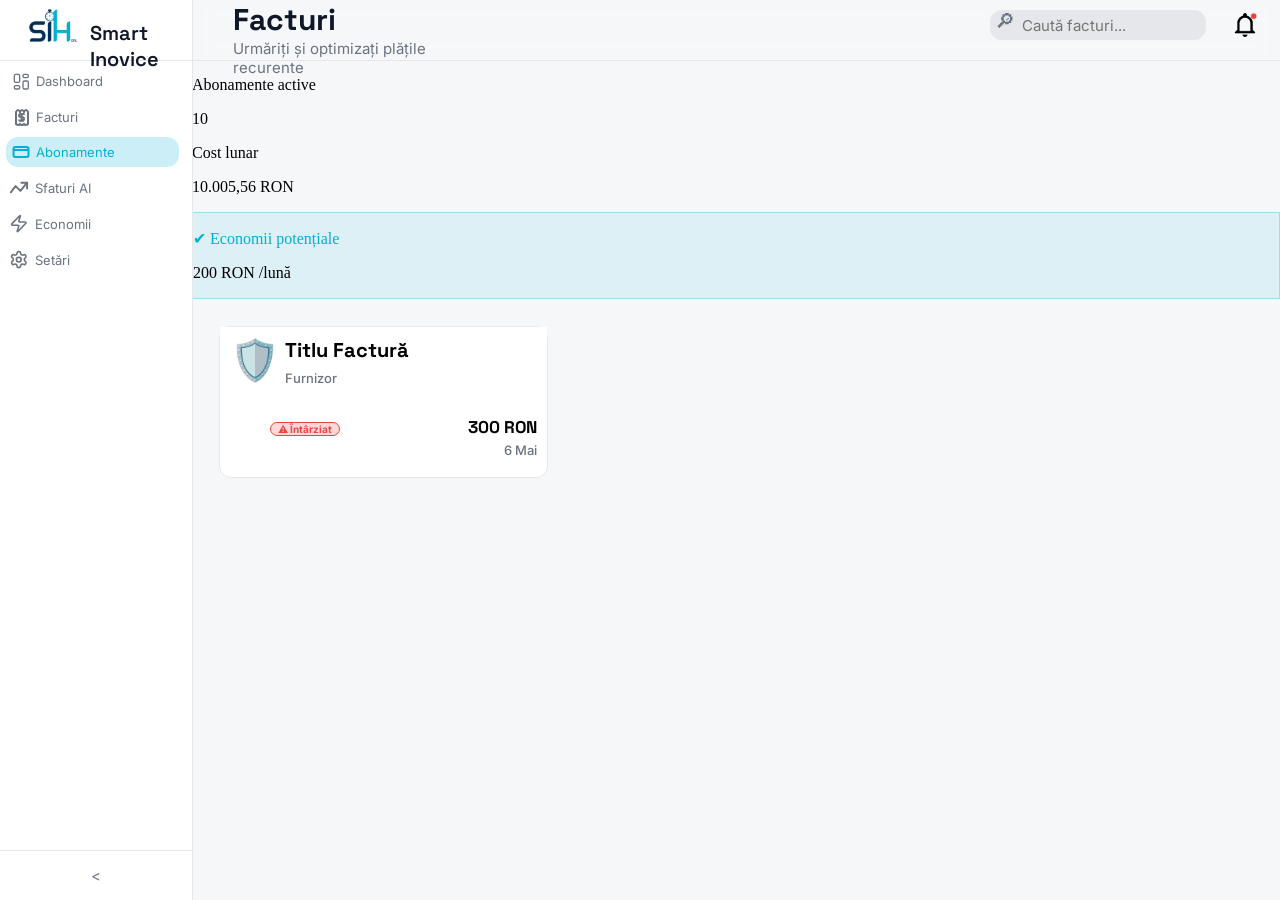
==== abonamente.html @ a9fe7927 "Create abonamente.html" ====
<!doctype html>
<html>
  <head>
    <title>Smart Inovice | Abonamente</title>
    <meta charset="UTF-8" />
    <link rel="stylesheet" href="style.css" />
    <link rel="icon" type="image/x-icon" href="Imagini/logoTransparent.png" />
  </head>
  <body>
    <!--Partea fixa-->

    <!--Header-->
    <section id="half1">
      <div id="component1">
        <img id="imgLogo1" src="Imagini/logoTransparent.png" />
        <p id="textLogo1">Smart Inovice</p>
      </div>
      <div id="component2">
        <div id="component2Text">
          <p id="dashboardText">Facturi</p>
          <p id="dashboardText2">Urmăriți și optimizați plățile recurente</p>
        </div>
        <div id="containerHeaderRight">
          <div id="containerSearchBar">
            <div id="searchBar">
              <p id="searchBarSymbol">🔎︎</p>
              <input
                type="text"
                id="searchBarInput"
                placeholder="Caută facturi..."
              />
            </div>
          </div>
          <button id="notificari"></button>
        </div>
      </div>
    </section>
    <section id="half2">
      <!--Bara de navigare-->
      <div id="component3">
        <div class="butonNav notSelected">
          <svg id="svgDashboard" viewBox="0 0 30 30" class="navSVG">
            <rect
              x="5"
              y="5"
              width="8"
              height="12"
              rx="2"
              fill="transparent"
              stroke="hsl(220 9% 46%)"
              stroke-width="2"
            />
            <rect
              x="18"
              y="5"
              width="8"
              height="5"
              rx="2"
              fill="transparent"
              stroke="hsl(220 9% 46%)"
              stroke-width="2"
            />
            <rect
              x="18"
              y="15"
              width="8"
              height="12"
              rx="2"
              fill="transparent"
              stroke="hsl(220 9% 46%)"
              stroke-width="2"
            />
            <rect
              x="5"
              y="22"
              width="8"
              height="5"
              rx="2"
              fill="transparent"
              stroke="hsl(220 9% 46%)"
              stroke-width="2"
            />
          </svg>
          <p class="navText">Dashboard</p>
        </div>
        <div class="butonNav notSelected">
          <svg viewBox="0 0 20 20" class="navSVG">
            <path
              d="
    M 5 5
    Q 7 1 9 5
    Q 11 1 13 5
    Q 15 1 17 5
    L 17 17
    Q 15 19 13 17
    Q 11 19 9 17
    Q 7 19 5 17
    Z

    M 10.5 7
    L 10.5 14

    M 13 8
    Q 13 7 10.5 7
    Q 8 7 8 8.5
    Q 8 10 10.5 10
    Q 13 10 13 11.5
    Q 13 14 10.5 14
    Q 8 14 8 12.5
  "
              fill="transparent"
              stroke="hsl(220 9% 46%)"
              stroke-width="2"
            />
          </svg>
          <p class="navText">Facturi</p>
        </div>
        <div class="butonNav selected">
          <svg viewBox="0 0 20 20" class="navSVG">
            <rect
              x="2.5"
              y="5"
              width="15"
              height="10"
              rx="2"
              ry="2"
              fill="none"
              stroke="rgb(0, 175, 214)"
              stroke-width="2"
            />
            <path
              d="
    M 2 8
    L 18 8
  "
              fill="transparent"
              stroke="rgb(0, 175, 214)"
              stroke-width="2"
            />
          </svg>
          <p class="navText">Abonamente</p>
        </div>
        <div class="butonNav notSelected">
          <svg
            width="24"
            height="24"
            viewBox="0 0 25 25"
            fill="none"
            stroke="hsl(220 9% 46%)"
            stroke-width="2"
            stroke-linecap="round"
            stroke-linejoin="round"
          >
            <polyline points="22 7 15 15.5 10 10.5 5 17"></polyline>
            <polyline points="16 7 22 7 22 13"></polyline>
          </svg>
          <p class="navText">Sfaturi AI</p>
        </div>
        <div class="butonNav notSelected">
          <svg
            width="24"
            height="24"
            viewBox="-4 -2.5 30 30"
            fill="none"
            stroke="hsl(220 9% 46%)"
            stroke-width="2"
            stroke-linecap="round"
            stroke-linejoin="round"
          >
            <path
              d="M4 14a1 1 0 0 1-.78-1.63l9.9-10.2a.5.5 0 0 1 .86.46l-1.92 6.02A1 1 0 0 0 13 10h7a1 1 0 0 1 .78 1.63l-9.9 10.2a.5.5 0 0 1-.86-.46l1.92-6.02A1 1 0 0 0 11 14z"
            ></path>
          </svg>
          <p class="navText">Economii</p>
        </div>
        <div class="butonNav notSelected">
          <svg
            width="24"
            height="24"
            viewBox="-4 -2.5 30 30"
            fill="none"
            stroke="hsl(220 9% 46%)"
            stroke-width="2"
            stroke-linecap="round"
            stroke-linejoin="round"
          >
            <path
              d="M12.22 2h-.44a2 2 0 0 0-2 2v.18a2 2 0 0 1-1 1.73l-.43.25a2 2 0 0 1-2 0l-.15-.08a2 2 0 0 0-2.73.73l-.22.38a2 2 0 0 0 .73 2.73l.15.1a2 2 0 0 1 1 1.72v.51a2 2 0 0 1-1 1.74l-.15.09a2 2 0 0 0-.73 2.73l.22.38a2 2 0 0 0 2.73.73l.15-.08a2 2 0 0 1 2 0l.43.25a2 2 0 0 1 1 1.73V20a2 2 0 0 0 2 2h.44a2 2 0 0 0 2-2v-.18a2 2 0 0 1 1-1.73l.43-.25a2 2 0 0 1 2 0l.15.08a2 2 0 0 0 2.73-.73l.22-.39a2 2 0 0 0-.73-2.73l-.15-.08a2 2 0 0 1-1-1.74v-.5a2 2 0 0 1 1-1.74l.15-.09a2 2 0 0 0 .73-2.73l-.22-.38a2 2 0 0 0-2.73-.73l-.15.08a2 2 0 0 1-2 0l-.43-.25a2 2 0 0 1-1-1.73V4a2 2 0 0 0-2-2z"
            ></path>
            <circle cx="12" cy="12" r="3"></circle>
          </svg>
          <p class="navText">Setări</p>
        </div>

        <button id="restrange">&lt;</button>
      </div>

      <!--Partea mobila-->
      <div id="component4">
        <section class="billsSection" id="abonamenteCifreSection">
          <div class="abonamenteDivCifre">
            <p class="abonamenteTitluCifre">Abonamente active</p>
            <p class="abonamenteSumaCifre">10</p>
          </div>
          <div class="abonamenteDivCifre">
            <p class="abonamenteTitluCifre">Cost lunar</p>
            <p class="abonamenteSumaCifre">10.005,56 RON</p>
          </div>
          <div class="abonamenteDivCifre"
          style="
            background-color:rgb(0, 175, 214, 0.1);
            border-color:rgb(0, 175, 214, 0.3);
            border-style:solid;
            border-width:1px;">
            <p class="abonamenteTitluCifre"
            style="color:hsl(var(--ring));">✔ Economii potențiale</p>
            <p class="abonamenteSumaCifre">200 RON
              <span class="abonamenteSumaCifreAux">/lună</span>
            </p>
          </div>
        </section>
        <section class="billsSection">
            <div class="facturaDiv">
                <div class="facturaHalf1">
                    <p class="logoFactura">🛡️</p>
                    <p class="titluFactura">Titlu Factură<br><span class="furnizorFactura">Furnizor</span></p>
                    <a href="" class="treiPuncteFactura">⋮</a>
                </div>
                <div class="facturaHalf2">
                    <p class="stareFactura stareIntarziat2 stanga">⚠ Întârziat</p>
                    <p class="sumaFactura sumaFacturaPozitie">
                        300 RON<br>
                        <span class="termenLimitaFactura">6 Mai</span>
                    </p>
                </div>
            </div>
        </section>
      </div>
    </section>
    <script src="Scripturi/animatieGrafic.js"></script>
  </body>
</html>
---- style.css ----
@import url('https://fonts.googleapis.com/css2?family=Inter:ital,opsz,wght@0,14..32,100..900;1,14..32,100..900&family=Space+Grotesk:wght@300..700&display=swap');

@layer base {
  :root {
    --font-heading: 'Space Grotesk', sans-serif;
    --font-body: 'Inter', sans-serif;

    --background: 220 20% 97%;
    --foreground: 222 47% 11%;
    --card: 0 0% 100%;
    --card-foreground: 222 47% 11%;
    --popover: 0 0% 100%;
    --popover-foreground: 222 47% 11%;
    --primary: 153 60% 40%;
    --primary-foreground: 0 0% 100%;
    --secondary: 220 14% 96%;
    --secondary-foreground: 222 47% 11%;
    --muted: 220 14% 96%;
    --muted-foreground: 220 9% 46%;
    --accent: 262 52% 55%;
    --accent-foreground: 0 0% 100%;
    --destructive: 0 84% 60%;
    --destructive-foreground: 0 0% 98%;
    --border: 220 13% 91%;
    --input: 220 13% 91%;
    --ring: 191 100% 42%;
    --up-color:153 60% 40%;
    --chart-1: 153 60% 40%;
    --chart-2: 262 52% 55%;
    --chart-3: 38 92% 50%;
    --chart-4: 200 80% 50%;
    --chart-5: 340 75% 55%;
    --radius: 0.75rem;
    --sidebar-background: 0 0% 100%;
    --sidebar-foreground: 222 47% 11%;
    --sidebar-primary: 153 60% 40%;
    --sidebar-primary-foreground: 0 0% 100%;
    --sidebar-accent: 220 14% 96%;
    --sidebar-accent-foreground: 222 47% 11%;
    --sidebar-border: 220 13% 91%;
    --sidebar-ring: 153 60% 40%;
  }

  .dark {
    --background: 224 30% 8%;
    --foreground: 210 20% 95%;
    --card: 224 25% 12%;
    --card-foreground: 210 20% 95%;
    --popover: 224 25% 12%;
    --popover-foreground: 210 20% 95%;
    --primary: 153 60% 45%;
    --primary-foreground: 0 0% 100%;
    --secondary: 224 20% 16%;
    --secondary-foreground: 210 20% 95%;
    --muted: 224 20% 16%;
    --muted-foreground: 220 9% 55%;
    --accent: 262 52% 60%;
    --accent-foreground: 0 0% 100%;
    --destructive: 0 62% 30%;
    --destructive-foreground: 0 0% 98%;
    --border: 224 20% 18%;
    --input: 224 20% 18%;
    --ring: 153 60% 45%;
    --chart-1: 153 60% 45%;
    --chart-2: 262 52% 60%;
    --chart-3: 38 92% 55%;
    --chart-4: 200 80% 55%;
    --chart-5: 340 75% 60%;
    --sidebar-background: 224 25% 10%;
    --sidebar-foreground: 210 20% 95%;
    --sidebar-primary: 153 60% 45%;
    --sidebar-primary-foreground: 0 0% 100%;
    --sidebar-accent: 224 20% 16%;
    --sidebar-accent-foreground: 210 20% 95%;
    --sidebar-border: 224 20% 18%;
    --sidebar-ring: 153 60% 45%;
  }
}
::selection {
  color: white;
  background-color: hsl(var(--ring));
}
body{
  background-color:hsl(var(--background));
  margin:0px;
  overflow-x:hidden;
}
#half1{
  display:flex;
  width:100%;
  position:fixed;
  z-index:2;
}
#component1{
  background-color:hsl(var(--accent-foreground));
  height:60px;
  width:15%;
  display:flex;
  border-style: none;
  border-bottom-style:solid;
  border-width: 1px;
  border-color:hsl(var(--border));
}
#component2{
  background-color:transparent;
  backdrop-filter: blur(10px);
  height:60px;
  width:85%;
  border-style:none;
  border-color:hsl(var(--border));
  border-width:1px;
  border-left-style:solid;
  border-bottom-style:solid;
  display:flex;
}
#half2{
  width:100%;
  height:auto;
  position:absolute;
  top:60px;
  z-index:1;
}
#component3{
  height: calc(100vh - 60px);
  background-color:hsl(var(--accent-foreground));
  position:fixed;
  width:15%;
  margin-bottom:0px;
  border:none;
  border-right-style:solid;
  border-right-color:hsl(var(--border));
  border-right-width:1px;
  z-index:2;
}
#component4{
  background-color:transparent;
  height:auto;
  width:85%;
  position:absolute;
  left:15%;
  top:0px;
  z-index:1;
}
#textLogo1{
  color:hsl(var(--card-foreground));
  font-family:'Space Grotesk';
  font-weight:600;
  margin-top:20px;
  font-size:20px;
  user-select:none;
}
#imgLogo1{
  height:60px;
  width:60px;
  margin-top:0px;
  margin-right:10px;
  margin-left:20px;
  user-select:none;
}
#dashboardText{
  color:hsl(var(--card-foreground));
  font-family:'Space Grotesk';
  font-weight:bold;
  font-size:30px;
  margin-top:0px;
  margin-left:40px;
  margin-bottom:0px;
}
#dashboardText2{
  font-family:'Inter';
  font-size:15px;
  margin-top:0px;
  margin-left:40px;
  color:hsl(var(--muted-foreground));
}
#searchBar{
  width:90%;
  background-color:hsl(var(--border));
  border-radius: 0.75rem;
  display:flex;
  height:30px;
  margin-top:10px;
  justify-self: right;
  margin-right:20px;
  border:none;
}
#searchBar:focus-within{
  border-style:solid;
  border-width:1px;
  border-color:hsl(var(--ring));
}
#searchBarSymbol{
  color:hsl(var(--muted-foreground));
  font-size:20px;
  padding-left:5px;
  padding-right:5px;
  height:20px;
  margin:0px;
}
#searchBarInput{
  border:none;
  background-color:transparent;
  font-family: 'Inter';
  font-size:15px;
}
#searchBarInput:focus{
  outline:none;
}
#containerSearchBar{
  width:30%;
}
#notificari{
  border:none;
  background-color:transparent;
  background-image: url(Imagini/notification_icon_true.png);
  background-size:80%;
  background-position:center;
  background-repeat: no-repeat;
  margin-right:20px;
  height:30px;
  width:30px;
  border-radius: 5px;
  margin-top:10px;
  cursor:pointer;
}
#notificari:hover{
  background-color:hsl(var(--accent));
  background-image:url(Imagini/notification_icon_true_hover.png);
}
#containerHeaderRight{
  background-color:transparent;
  width:79%;
  display:flex;
  justify-content:right;
}
#containerAux1{
  width:100%;
  margin-right:0%;
  padding:none;
  background-color:transparent;
}
#graficDesenDiv{
  width:65%;
  height:350px;
}
#graficCercDiv{
  width:29%;
  height:350px;
}
#aiDiv{
  width: 47%;
  height:500px;
}
#billsListDiv{
  width:47%;
  height:500px;
}
.selected{
  background-color:transparent;
  margin: 3%;
  height:30px;
  width:90%;
  justify-self:center;
  display:flex;
  align-items: center;
  cursor:pointer;
  border-radius: 0.75rem;
  color:hsl(var(--ring));
}
.butonNav{
  background-color:transparent;
  margin: 3%;
  height:30px;
  width:90%;
  justify-self:center;
  display:flex;
  align-items: center;
  cursor:pointer;
  border-radius: 0.75rem;
}
.notSelected:hover *{
  color:black;
  stroke: black;
}
.notSelected:hover  {
  background-color: rgb(107, 114, 128, 0.2);
  color:black;
}
.navText{
  font-family:'Inter';
  font-size:13px;
  margin-left: 5px;
}
#restrange{
  width:100%;
  position:absolute;
  bottom:0px;
  height:50px;
  background-color:transparent;
  border:none;
  border-top-color:hsl(var(--border));
  border-top-width:1px;
  border-top-style:solid;
  color:hsl(var(--muted-foreground));
  font-family: 'Inter';
  font-size:15px;
  cursor:pointer;
  transition:0.15s;
}
#billsNavText{
  color:hsl(var(--ring));
}
#restrange:hover{
  color:black;
}
.notSelected{
  color:hsl(var(--muted-foreground));
}
.selected{
  border:none;
  border-radius:0.75rem;
  background-color:rgb(0, 175, 214, 0.2);
  color:hsl(var(--ring));
  stroke:hsl(var(--ring));
}
.navSVG{
  height:20px;
  width:20px;
  background-color:transparent;
  margin-left:5px;
  stroke:hsl(var(--muted-foreground));
}
#billsNavButton{
  border:none;
  border-radius:0.75rem;
  background-color:transparent;
}
#totalLunarDiv{
  display:grid;
}
#procentTotal{
  padding-left:5px;
  padding-right:5px;
  padding-top:3px;
  height:20px;
  width:auto;
  text-align: center;
  flex-basis:5%;
  justify-self: right;
  font-size:13px;
  font-family:'Inter';
  margin-right:10px;
  border-radius:0.75rem;
  font-weight: 600;
}
#iconTotalLuna{
  background-color: rgb(0, 175, 214, 0.2);
  border-radius:0.75rem;
  height:40px;
  width:40px;
  position:absolute;
  top: 40px;
  left:50px;
}
#sumaLunaraNumar{
  font-family:'Space Grotesk';
  font-weight:bold;
  font-size:30px;
  padding-left:20px;
  margin-bottom:0px;
}
#sumaLunaraText{
  font-family:'Inter';
  font-size:13px;
  color:hsl(var(--muted-foreground));
  margin-top:0px;
  padding-left:20px;
}
#procentActiveBills{
  padding-left:5px;
  padding-right:5px;
  padding-top:3px;
  height:20px;
  width:auto;
  text-align: center;
  flex-basis:5%;
  justify-self: right;
  font-size:13px;
  font-family:'Inter';
  margin-right:10px;
  border-radius:0.75rem;
  font-weight: 600;
}
#iconActiveBills{
  background-color: rgb(0, 175, 214, 0.2);
  border-radius:0.75rem;
  height:40px;
  width:40px;
  position:absolute;
  top:40px;
  margin-left:20px;
}
#activeBillsNumar{
  font-family:'Space Grotesk';
  font-weight:bold;
  font-size:30px;
  padding-left:20px;
  margin-bottom:0px;
  margin-top:40px;
}
#activeBillsText{
  font-family:'Inter';
  font-size:13px;
  color:hsl(var(--muted-foreground));
  margin-top:0px;
  padding-left:20px;
}
#inAsteptareNumar{
  font-family:'Space Grotesk';
  font-weight:bold;
  font-size:30px;
  padding-left:20px;
  margin-bottom:0px;
}
#inAsteptareText{
  font-family:'Inter';
  font-size:13px;
  color:hsl(var(--muted-foreground));
  margin-top:0px;
  padding-left:20px;
}
#iconInAsteptare{
  background-color: rgb(0, 175, 214, 0.2);
  border-radius:0.75rem;
  height:40px;
  width:40px;
  margin-top:10px;
  margin-left:20px;
}
#platiteLunaAstaNumar{
  font-family:'Space Grotesk';
  font-weight:bold;
  font-size:30px;
  padding-left:20px;
  margin-bottom:0px;
}
#platiteLunaAstaText{
  font-family:'Inter';
  font-size:13px;
  color:hsl(var(--muted-foreground));
  margin-top:0px;
  padding-left:20px;
}
#iconPlatiteLunaAsta{
  background-color: rgb(0, 175, 214, 0.2);
  border-radius:0.75rem;
  height:40px;
  width:40px;
  margin-top:10px;
  margin-left:20px;
}
#tendintaCheltuielilorText{
  font-family:'Space Grotesk';
  font-size:20px;
  font-weight:bold;
  padding-left:20px;
  margin-bottom:0px;
}
#prezentareGeneralaText{
  font-family:'Inter';
  font-size:13px;
  color:hsl(var(--muted-foreground));
  margin-top:0px;
  padding-left:20px;
}
#legendaGrafic{
  font-family:'Inter';
  font-size:15px;
  color:black;
  justify-self: right;
  margin-top:-40px;
  margin-right:20px;
}
#graficPrincipal{
  height:100px;
  width:100px;
  background-color:transparent;
  width:96%;
  height:75%;
  margin:20px;
  margin-top:30px;
  margin-left:5%;
}
#peCategoriiText{
  font-family:'Space Grotesk';
  font-size:20px;
  font-weight:bold;
  padding-left:20px;
  margin-bottom:0px;
}
#defalcareLunaraText{
  font-family:'Inter';
  font-size:13px;
  color:hsl(var(--muted-foreground));
  margin-top:0px;
  padding-left:20px;
}
#graficSiLegendaDiv{
  background-color:transparent;
  height:200px;
  width:100%;
  display:flex;
  justify-content: center;
}
#graficDiv{
  width:49.9%;
  height:200px;
  background-color:transparent;
  display:flex;
  justify-content: center;
  align-items: center;
}
#legendaDiv{
  width:49%;
  margin-right:0.9%;
  height:200px;
  display:grid;
  align-items:center;
  background-color:transparent;
}
#graficCerc {
  height:150px;
  width:150px;
  border-radius:50%;
  position: relative;
  display:flex;
  justify-content: center;
  align-items: center;
  background: conic-gradient(
    hsl(var(--accent-foreground)) 0% 1%,
    hsl(var(--chart-1)) 1% 20%,
    hsl(var(--accent-foreground)) 20% 21%,
    hsl(var(--chart-2)) 21% 40%,
    hsl(var(--accent-foreground)) 40% 41%,
    hsl(var(--chart-3)) 41% 60%,
    hsl(var(--accent-foreground)) 60% 61%,
    hsl(var(--chart-4)) 61% 80%,
    hsl(var(--accent-foreground)) 80% 81%,
    hsl(var(--chart-5)) 81% 100%
  );
}
#graficCerc::before {
  content:"";
  position: absolute;
  width: 100px;
  height: 100px;
  top: 50%;
  left: 50%;
  transform: translate(-50%, -50%);
  background-color: white;
  border-radius:50%;
  z-index:1;
}
#sumaGraficCerc{
  position:relative;
  font-family:'Space Grotesk';
  font-size:15px;
  font-weight:bold;
  text-align: center;
  color:black;
  z-index:2;
}
.legendaTextClass{
  font-family:'Inter';
  font-size:13px;
  color:hsl(var(--muted-foreground));
  width:100%;
  background-color:transparent;
  height:auto;
  display:flex;
  flex-direction: row;
  margin-top:0px;
}
.cerculetLegenda{
  margin-left:10px;
  margin-right:10px;
  user-select:none;
}
.sumaLegenda{
  color:black;
  font-family:'Space Grotesk';
  font-weight:bold;
  margin-left:auto;
  padding-left:10px;
}
.textLegenda{
  user-select:text;
  color:hsl(var(--muted-foreground));
}
#slot1Legenda{color:hsl(var(--chart-1));}
#slot2Legenda{color:hsl(var(--chart-2));}
#slot3Legenda{color:hsl(var(--chart-3));}
#slot4Legenda{color:hsl(var(--chart-4));}
#slot5Legenda{color:hsl(var(--chart-5));}

.titlu1{
  font-family:'Space Grotesk';
  font-size:20px;
  font-weight:bold;
  padding-left:20px;
  margin-bottom:0px;
}
.titlu2{
  font-family:'Inter';
  font-size:13px;
  color:hsl(var(--muted-foreground));
  margin-top:0px;
  padding-left:20px;
}
#textBillsDiv{
  width:100%;
  height:auto;
}
#listaFacturi{
  height:auto;
  width:100%;
  background-color:transparent;
}
.factura{
  width:90%;
  height: 50px;
  overflow:hidden;
  transition:0.15s;
  background-color:transparent;
  margin-top:20px;
  display:flex;
  justify-self:center;
  border-radius:var(--radius);
}
.factura:hover{
  background-color:rgba(190, 190, 190, 0.2);
}
.facturaIcon{
  margin-left:0px;
  width:10%;
  height:50px;
  font-size:30px;
  text-align:center;
  padding-top:5px;
  user-select:none;
  background-color:transparent;
}
.facturaContent{
  display:flex;
}
.facturaTitluSiData{
  justify-self:left;
  background-color:transparent;
  height:50px;
  width:500px;
}
.titluFactura{
  font-family:'Space Grotesk';
  font-size:17px;
  margin-bottom:0px;
  margin-top:5px;
  font-weight:bold;
}
.dataFactura{
  font-family:'Inter';
  font-size:13px;
  margin-top:0px;color:hsl(var(--muted-foreground));
}
.facturaSumaSiStare{
  height:50px;
  width:120px;
  background-color:transparent;
  display:grid;
}
.sumaFactura{
  font-family:'Space Grotesk';
  font-weight:bold;
  font-size:17px;
  margin-top:5px;
  margin-bottom:0px;
  text-align:right;
  margin-right:10px;
}
.stareFactura{
  justify-self:right;
  font-family:'Inter';
  font-size:10px;
  margin-top:0px;
  text-align:right;
  font-weight:bold;
  margin-right:11px;
  padding-left:7px;
  padding-right:7px;
  border-style:solid;
  border-width:1px;
  border-color:hsl(var(--border));
  border-radius:var(--radius);
}
#aiDiv{
  background-color:rgb(0, 175, 214, 0.1);
  border-color:rgb(0, 175, 214, 0.3);
  border-style:solid;
  border-width:1px;
}
#aiTitluSection{
  width:100%;
  margin-top:30px;
  margin-bottom:0px;
  height:auto;
  background-color:transparent;
  display:flex;
}
#iconAi{
  background-color: rgb(0, 175, 214, 0.3);
  height:30px;
  width:30px;
  margin-left:30px;
  border-radius:var(--radius);
}
#aiSavingsFoundText{
  font-family:'Inter';
  font-size:13px;
  font-weight:bold;
  color:hsl(var(--ring));
  margin-top:5px;
  margin-left:10px;
}
#aiSumaSection{
  width:100%;
  margin-bottom:0px;
  height:auto;
  background-color:transparent;
}
#sumaNumarAi{
  font-family:'Space Grotesk';
  font-size:40px;
  font-weight:bold;
  margin-bottom:0px;
  margin-top:20px;
  margin-left:20px;
}
#sumaTimpAi{
  font-family:'Inter';
  color:hsl(var(--muted-foreground));
  font-size:20px;
  font-weight:bold;
}
#aiMesajSection{
  width:100%;
  margin-bottom:0px;
  height:auto;
  background-color:transparent;
}
#textAiMesaj{
  font-family:'Inter';
  color:hsl(var(--muted-foreground));
  font-size:15px;
  margin-left:20px;
  margin-top:2px;
  font-weight:500;
}
.evidentiere{
  color:black;
}
#aiButonSection{
  width:100%;
  margin-bottom:0px;
  height:auto;
  background-color:transparent;
  display:flex;
}
#veziEconomiileButon{
  border:none;
  width:auto;
  height:auto;
  padding-left:10px;
  padding-right:10px;
  border-radius:var(--radius);
  background-color:hsl(var(--ring));
  color:white;
  font-family:'Inter';
  font-weight:500;
  font-size:15px;
  transition:0.15s;
  cursor:pointer;
  margin-left:20px;
}
#veziEconomiileButon:hover{
  opacity:0.8;
}
#potentialMesajAi{
  color:hsl(var(--muted-foreground));
  font-family:'Inter';
  font-size:13px;
  font-weight:500;
  margin-left:5px;
}

/* Pagina > Facturi */
#filtruSection{
  width:100%;
  background-color:transparent;
  height:50px;
  margin-top:30px;
}
#toateStarile{
  background-color:transparent;
  border-radius:var(--radius);
  border-color:hsl(var(--muted-foreground));
  border-style:solid;
  border-width:1px;
  font-family:'Inter';
  font-size:15px;
  color:black;
  height:30px;
  width:150px;
  margin-top:0px;
  margin-left:2.5%;
  box-shadow: 0px 2px 3px rgba(61, 61, 61, 0.2);
  cursor:pointer;
}
#billsSection{
  width:100%;
  background-color:transparent;
  height:auto;
  margin-top:0px;
  display:flex;
}
.facturaDiv{
  background-color:hsl(var(--accent-foreground));
  width:30%;
  height:150px;
  margin-left:2.5%;
  margin-top:2.5%;
  margin-bottom:2.5%;
  border-color:hsl(var(--border));
  border-width:1px;
  border-radius:var(--radius);
  border-style:solid;
  transition:0.15s;
  position:relative;
}
.facturaDiv:hover *{
  opacity:1;
}
.facturaDiv:hover{
  box-shadow: 0px 10px 10px rgba(61, 61, 61, 0.2);
}
.facturaHalf1{
  background-color:hsl(var(--accent-foreground));
  width:100%;
  height:50%;
  margin-top:0px;
  display:flex;
}
.facturaHalf2{
  background-color:transparent;
  width:100%;
  height:50%;
  display:grid;
}
.treiPuncteFactura{
  font-size:19px;
  text-decoration: none;
  color:black;
  margin-right:0px;
  margin-top:0px;
  position:absolute;
  top:10px;
  right:10px;
  opacity:0;
  transition:0.25s;
}
.logoFactura{
  margin-top:0px;
  font-size:40px;
  user-select:none;
  padding-top:10px;
  padding-left:10px;
}
.titluFactura{
  color:black;
  font-family:'Space Grotesk';
  font-size:20px;
  font-weight:bold;
  margin-top:0px;
  margin-left:5px;
  padding-top:10px;
}
.furnizorFactura{
  color:hsl(var(--muted-foreground));
  font-family:'Inter';
  font-size:13px;
  margin-top:0px;
  font-weight:500;
}
.stanga{
  justify-self:left;
  align-self:center;
  margin-bottom:0px;
  margin-top:20px;
  margin-left:50px;
}
.sumaFacturaPozitie{
  justify-self: right;
  align-self:center;
  margin-bottom:20px;
  margin-top:-20px;
  text-align: right;
}
.termenLimitaFactura{
  font-family:'Inter';
  color:hsl(var(--muted-foreground));
  font-size:13px;
  font-weight:500;
}
.stareIntarziat2{
  border-color:hsl(var(--destructive));
  background-color:rgb(239, 67, 67, 0.2);
  color:hsl(var(--destructive));
}

/* Stiluri valori */
.valUp{
  background-color:rgb(41, 163, 108, 0.2);
  color:hsl(var(--up-color));
}
.valDown{
  background-color: rgb(239, 67, 67, 0.2);
  color: hsl(var(--destructive));
}
.valNull{
  background-color: rgb(107, 114, 128, 0.2);
  color:hsl(var(--muted-foreground));
}
.stareIntarziat{
  color:hsl(var(--destructive));
  user-select: none;
}
.stareInAsteptare{
  color:hsl(var(--chart-3));
  user-select:none;
}


/* Clase comune */
.marime1{
  height:150px;
  width:23%;
}
.rotunjit{
  border-radius:0.75rem;
}
.borderNormal{
  border-style:solid;
  border-width:1px;
  border-color:hsl(var(--border));
  box-shadow: none;
}
.backgroundAlb{
  background-color:hsl(var(--accent-foreground));
}
.backgroundClasic{
  background-color:hsl(var(--background));
}
.hoverUmbra:hover{
  box-shadow: 0px 10px 10px hsl(var(--border));
}
.tranzitie{
  transition:0.15s;
}
.marimeMaxima{
  width:100%;
}
.test1{
  background-color:blue;
}
.test2{
  background-color:red;
}
.paddingClasic{
  padding: 30px;
}
.index1{
  z-index:1;
}
.displayFlex{
  display:flex;
}
.gap1{
  gap:1%;
}
.gap0{
  gap:none;
}
.autoSize{
  height:auto;
  width:auto;
}
.marginTop{
  margin-top:1%;
}
.marginBottom{
  margin-bottom:2%;
}
/* -- */
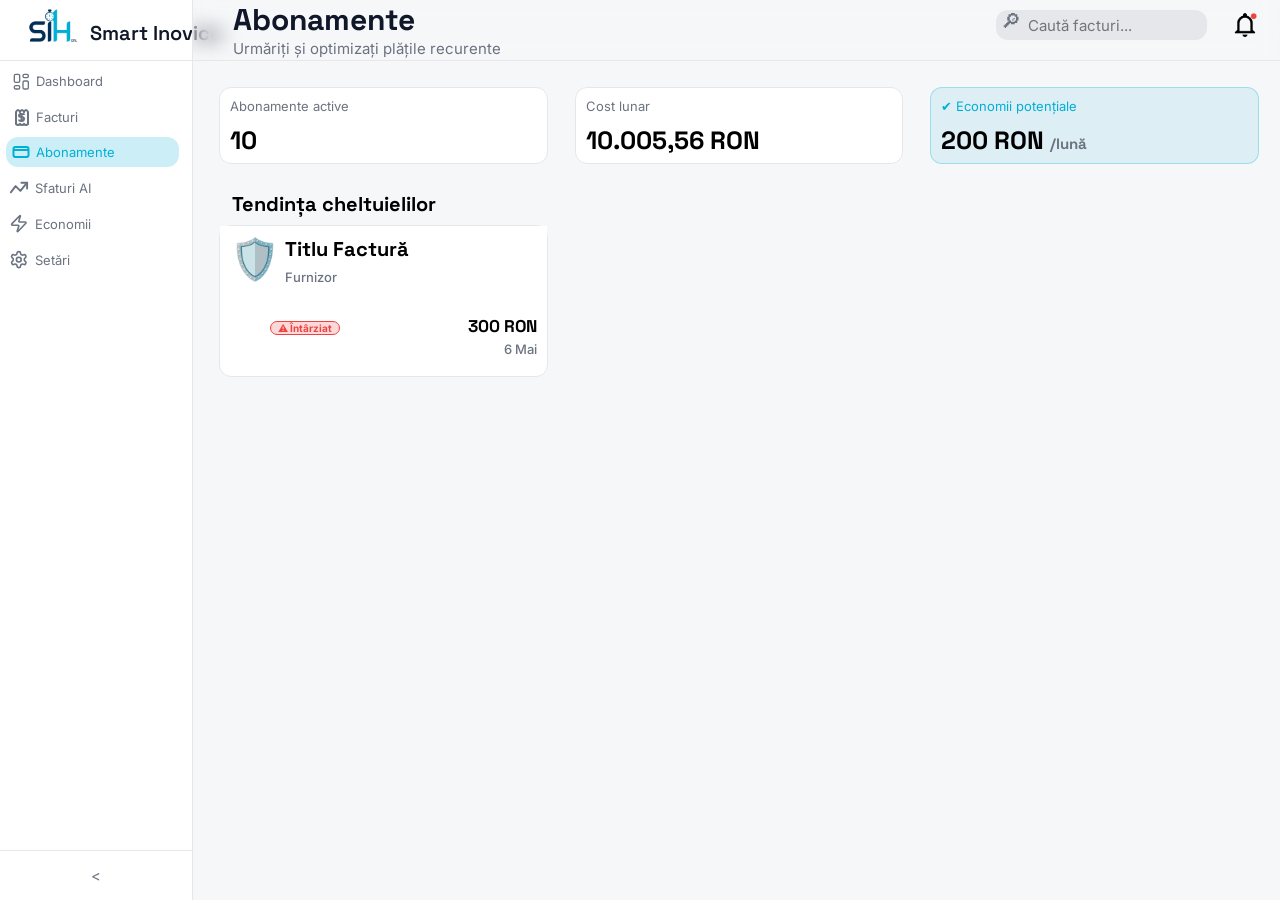
==== commit 136ccada: "functionalitate butoane + meta integrat pe toate paginile + niste reparatii la stiluri" ====
--- a/abonamente.html
+++ b/abonamente.html
@@ -3,6 +3,11 @@
   <head>
     <title>Smart Inovice | Abonamente</title>
     <meta charset="UTF-8" />
+    <meta property="og:title" content="Smart Inovice - Abonamente">
+    <meta property="og:description" content="Smart Inovice | Abonamente - Urmăriți și optimizați plățile recurente">
+    <meta property="og:image" content="https://t-beni.github.io/Smart-Inovex-Platform/Imagini/meta_image.jpeg">
+    <meta property="og:url" content="https://t-beni.github.io//Smart-Inovex-Platform/abonamente.html">
+    <meta property="og:type" content="website">
     <link rel="stylesheet" href="style.css" />
     <link rel="icon" type="image/x-icon" href="Imagini/logoTransparent.png" />
   </head>
@@ -17,7 +22,7 @@
       </div>
       <div id="component2">
         <div id="component2Text">
-          <p id="dashboardText">Facturi</p>
+          <p id="dashboardText">Abonamente</p>
           <p id="dashboardText2">Urmăriți și optimizați plățile recurente</p>
         </div>
         <div id="containerHeaderRight">
@@ -38,7 +43,7 @@
     <section id="half2">
       <!--Bara de navigare-->
       <div id="component3">
-        <div class="butonNav notSelected">
+        <div class="butonNav notSelected" onclick="window.location.href='dashboard.html'">
           <svg id="svgDashboard" viewBox="0 0 30 30" class="navSVG">
             <rect
               x="5"
@@ -83,7 +88,7 @@
           </svg>
           <p class="navText">Dashboard</p>
         </div>
-        <div class="butonNav notSelected">
+        <div class="butonNav notSelected" onclick="window.location.href='facturi.html'">
           <svg viewBox="0 0 20 20" class="navSVG">
             <path
               d="
@@ -219,6 +224,7 @@
             </p>
           </div>
         </section>
+        <p class="textTitlu">Tendința cheltuielilor</p>
         <section class="billsSection">
             <div class="facturaDiv">
                 <div class="facturaHalf1">
--- a/style.css
+++ b/style.css
@@ -148,6 +148,7 @@
   margin-top:20px;
   font-size:20px;
   user-select:none;
+  text-wrap:nowrap;
 }
 #imgLogo1{
   height:60px;
@@ -172,6 +173,7 @@
   margin-top:0px;
   margin-left:40px;
   color:hsl(var(--muted-foreground));
+  text-wrap: nowrap;
 }
 #searchBar{
   width:90%;
@@ -824,7 +826,7 @@
   box-shadow: 0px 2px 3px rgba(61, 61, 61, 0.2);
   cursor:pointer;
 }
-#billsSection{
+.billsSection{
   width:100%;
   background-color:transparent;
   height:auto;
@@ -925,6 +927,56 @@
   color:hsl(var(--destructive));
 }
 
+/* Pagina > Abonamente */
+.abonamenteDivCifre{
+  background-color:hsl(var(--accent-foreground));
+  width:30%;
+  height:75px;
+  margin-left:2.5%;
+  margin-top:2.5%;
+  margin-bottom:2.5%;
+  border-color:hsl(var(--border));
+  border-width:1px;
+  border-radius:var(--radius);
+  border-style:solid;
+  transition:0.15s;
+  position:relative;
+}
+.abonamenteTitluCifre{
+  color:hsl(var(--muted-foreground));
+  font-family:'Inter';
+  font-size:13px;
+  margin-top:0px;
+  margin-left:10px;
+  padding-top:10px;
+  margin-bottom:0px;
+}
+.abonamenteSumaCifre{
+  color:black;
+  font-family:'Space Grotesk';
+  font-size:25px;
+  font-weight:bold;
+  margin-top:0px;
+  margin-left:10px;
+  padding-top:10px;
+  margin-right:0px;
+}
+.abonamenteSumaCifreAux{
+  color:hsl(var(--muted-foreground));
+  font-size:15px;
+  margin-left:0px;
+}
+.textTitlu{
+  font-family: 'Space Grotesk';
+  color:black;
+  font-size:20px;
+  margin-top:0px;
+  margin-bottom:-20px;
+  margin-left:40px;
+  font-weight:bold;
+  padding:0px;
+}
+
 /* Stiluri valori */
 .valUp{
   background-color:rgb(41, 163, 108, 0.2);
@@ -1008,4 +1060,4 @@
 .marginBottom{
   margin-bottom:2%;
 }
-/* -- */+/* -- */
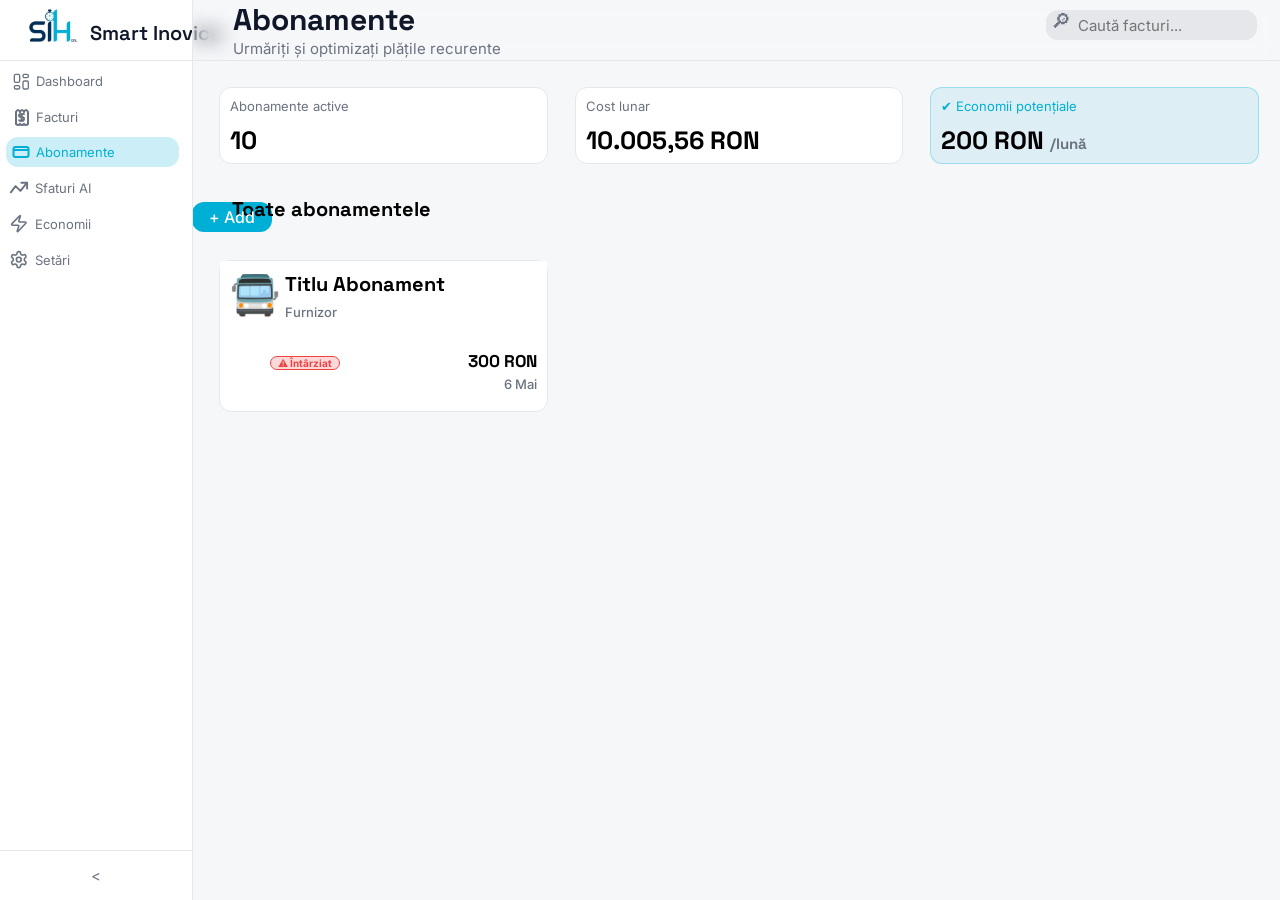
==== commit 734e83c9: "update major notificari si logica platforma + adaugare pagini noi" ====
--- a/abonamente.html
+++ b/abonamente.html
@@ -11,7 +11,7 @@
     <link rel="stylesheet" href="style.css" />
     <link rel="icon" type="image/x-icon" href="Imagini/logoTransparent.png" />
   </head>
-  <body>
+  <body id="bodyAll">
     <!--Partea fixa-->
 
     <!--Header-->
@@ -36,7 +36,6 @@
               />
             </div>
           </div>
-          <button id="notificari"></button>
         </div>
       </div>
     </section>
@@ -145,7 +144,7 @@
           </svg>
           <p class="navText">Abonamente</p>
         </div>
-        <div class="butonNav notSelected">
+        <div class="butonNav notSelected" onclick="window.location.href='sfaturi-ai.html'">
           <svg
             width="24"
             height="24"
@@ -161,7 +160,7 @@
           </svg>
           <p class="navText">Sfaturi AI</p>
         </div>
-        <div class="butonNav notSelected">
+        <div class="butonNav notSelected" onclick="window.location.href='economii.html'">
           <svg
             width="24"
             height="24"
@@ -178,7 +177,7 @@
           </svg>
           <p class="navText">Economii</p>
         </div>
-        <div class="butonNav notSelected">
+        <div class="butonNav notSelected" onclick="window.location.href='setari.html'">
           <svg
             width="24"
             height="24"
@@ -224,12 +223,13 @@
             </p>
           </div>
         </section>
-        <p class="textTitlu">Tendința cheltuielilor</p>
+        <p class="textTitlu">Toate abonamentele</p>
+        <p class="butonAdaugare">+ Add</p>
         <section class="billsSection">
             <div class="facturaDiv">
                 <div class="facturaHalf1">
-                    <p class="logoFactura">🛡️</p>
-                    <p class="titluFactura">Titlu Factură<br><span class="furnizorFactura">Furnizor</span></p>
+                    <p class="logoFactura">🚍</p>
+                    <p class="titluFactura">Titlu Abonament<br><span class="furnizorFactura">Furnizor</span></p>
                     <a href="" class="treiPuncteFactura">⋮</a>
                 </div>
                 <div class="facturaHalf2">
@@ -243,6 +243,7 @@
         </section>
       </div>
     </section>
+    <script src="Scripturi/refreshAux.js"></script>
     <script src="Scripturi/animatieGrafic.js"></script>
   </body>
 </html>
--- a/style.css
+++ b/style.css
@@ -84,6 +84,7 @@
   background-color:hsl(var(--background));
   margin:0px;
   overflow-x:hidden;
+  opacity:0;
 }
 #half1{
   display:flex;
@@ -228,6 +229,73 @@
 #notificari:hover{
   background-color:hsl(var(--accent));
   background-image:url(Imagini/notification_icon_true_hover.png);
+}
+#fereastraNotificari{
+  position:fixed;
+  top:43px;
+  right:30px;
+  height:300px;
+  width:400px;
+  border-radius:var(--radius);
+  border-style:solid;
+  border-width:1px;
+  border-color:hsl(var(--border));
+  background-color:rgb(255, 255, 255);
+  box-shadow: 0px 1px 10px hsl(var(--border));
+  padding-top:10px;
+  overflow-x:hidden;
+  overflow-y:scroll;
+  display:none;
+}
+#fereastraNotificari::-webkit-scrollbar {
+  display: none;
+}
+.notificareDiv{
+  border-style:none;
+  border-color:hsl(var(--border));
+  border-width:1px;
+  border-bottom-style:solid;
+  border-top-style:solid;
+  margin-top:0px;
+  position:relative;
+  width:400px;
+  height:auto;
+  background-color:transparent;
+  cursor:pointer;
+  user-select:none;
+}
+.titluNotificare{
+  color:black;
+  font-family:'Space Grotesk';
+  font-weight:bold;
+  font-size:15px;
+  margin-left:10px;
+  margin-right:10px;
+  margin-top:2px;
+  margin-bottom:5px;
+  text-wrap:wrap;
+}
+.continutNotificare{
+  font-family:'Inter';
+  font-size:12px;
+  color:hsl(var(--muted-foreground));
+  margin-left:10px;
+  margin-right:10px;
+  margin-top:0px;
+  margin-bottom:2px;
+}
+.timpNotificare{
+  font-family:'Inter';
+  color:hsl(var(--muted-foreground));
+  font-size:10px;
+  margin-bottom:0px;
+  margin-top:3px;
+  text-align: right;
+  margin-right:3px;
+}
+.nouDot{
+  color:hsl(var(--ring));
+  margin-right:3px;
 }
 #containerHeaderRight{
   background-color:transparent;
@@ -970,11 +1038,29 @@
   font-family: 'Space Grotesk';
   color:black;
   font-size:20px;
-  margin-top:0px;
+  margin-top:5px;
   margin-bottom:-20px;
   margin-left:40px;
   font-weight:bold;
   padding:0px;
+}
+.butonAdaugare{
+  background-color:hsl(var(--ring));
+  border-style:none;
+  width:70px;
+  height:auto;
+  padding:5px;
+  font-family:'Inter';
+  color:white;
+  cursor:pointer;
+  font-weight:500;
+  border-radius:var(--radius);
+  text-wrap:nowrap;
+  text-align: center;
+  margin-right:20px;
+  justify-self: right;
+  margin-bottom:0px;
+  margin-top:0px;
 }
 
 /* Stiluri valori */
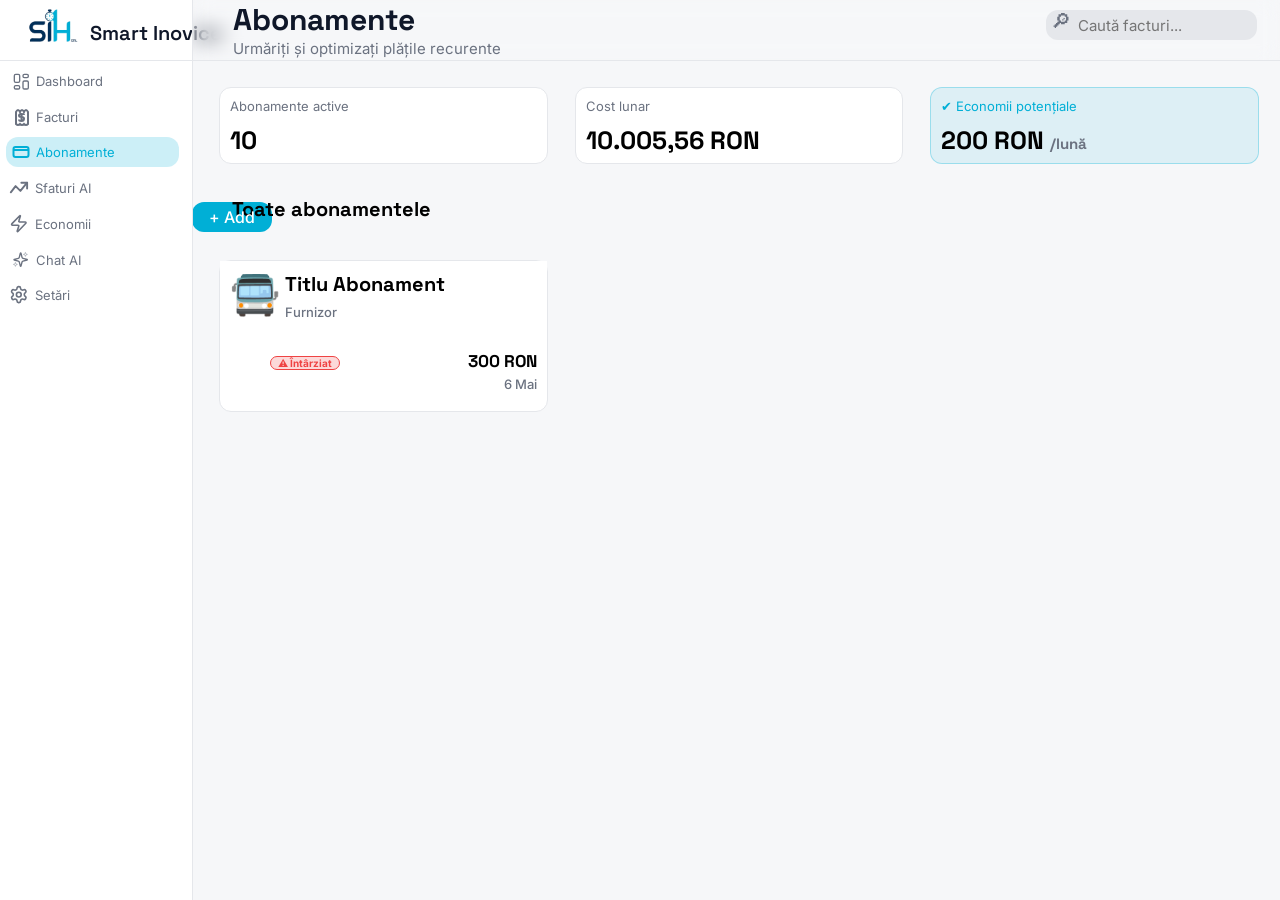
==== commit 3d968484: "adaugare prezentare pe platforma" ====
--- a/abonamente.html
+++ b/abonamente.html
@@ -1,5 +1,5 @@
 <!doctype html>
-<html>
+<html lang="ro">
   <head>
     <title>Smart Inovice | Abonamente</title>
     <meta charset="UTF-8" />
@@ -177,6 +177,20 @@
           </svg>
           <p class="navText">Economii</p>
         </div>
+<div class="butonNav notSelected" onclick="window.location.href='ai-chat.html'">
+              <svg class="navSVG" viewBox="0 0 30 30" stroke = "hsl(220 9% 46%)">
+                <defs>
+                  <path id="shape" d="M9.937 15.5A2 2 0 0 0 8.5 14.063l-6.135-1.582a.5.5 0 0 1 0-.962L8.5 9.936A2 2 0 0 0 9.937 8.5l1.582-6.135a.5.5 0 0 1 .963 0L14.063 8.5A2 2 0 0 0 15.5 9.937l6.135 1.581a.5.5 0 0 1 0 .964L15.5 14.063a2 2 0 0 0-1.437 1.437l-1.582 6.135a.5.5 0 0 1-.963 0z" fill="none" stroke-width="2"/>
+                </defs>
+                <use href="#shape"
+                x = "2.5" y = "2.5"/>
+                <use href="#shape"
+                x = "60" y = "10" transform="scale(0.3)"/>
+                <use href="#shape"
+                x = "10" y = "60" transform="scale(0.3)"/>
+              </svg>
+          <p class="navText">Chat AI</p>
+        </div>
         <div class="butonNav notSelected" onclick="window.location.href='setari.html'">
           <svg
             width="24"
@@ -195,8 +209,6 @@
           </svg>
           <p class="navText">Setări</p>
         </div>
-
-        <button id="restrange">&lt;</button>
       </div>
 
       <!--Partea mobila-->
--- a/style.css
+++ b/style.css
@@ -1063,6 +1063,44 @@
   margin-top:0px;
 }
 
+/* Pagina - Chat AI */
+#inputSection{
+  width:90%;
+  height:auto;
+  background-color:red;
+  margin:0px;
+  position:fixed;
+  bottom: 0px;
+  display:grid;
+  gap:0px;
+  align-items: center;
+  justify-content: center;
+  padding: 10px 0px;
+}
+#chatSection{
+  width:100%;
+  height:100vh;
+  background-color:rgb(0, 102, 255);
+  margin:0px;
+}
+#inputUser{
+  background-color:white;
+  font-family:'Inter';
+  border:none;
+  border-radius:var(--radius);
+  padding:10px;
+  overflow:hidden;
+  width: 50vw;
+  max-width: 1000px;
+  height:50px;
+  margin:0px;
+  font-size:15px;
+  resize:none;
+}
+#inputUser:focus{
+  outline: none;
+}
+
 /* Stiluri valori */
 .valUp{
   background-color:rgb(41, 163, 108, 0.2);
